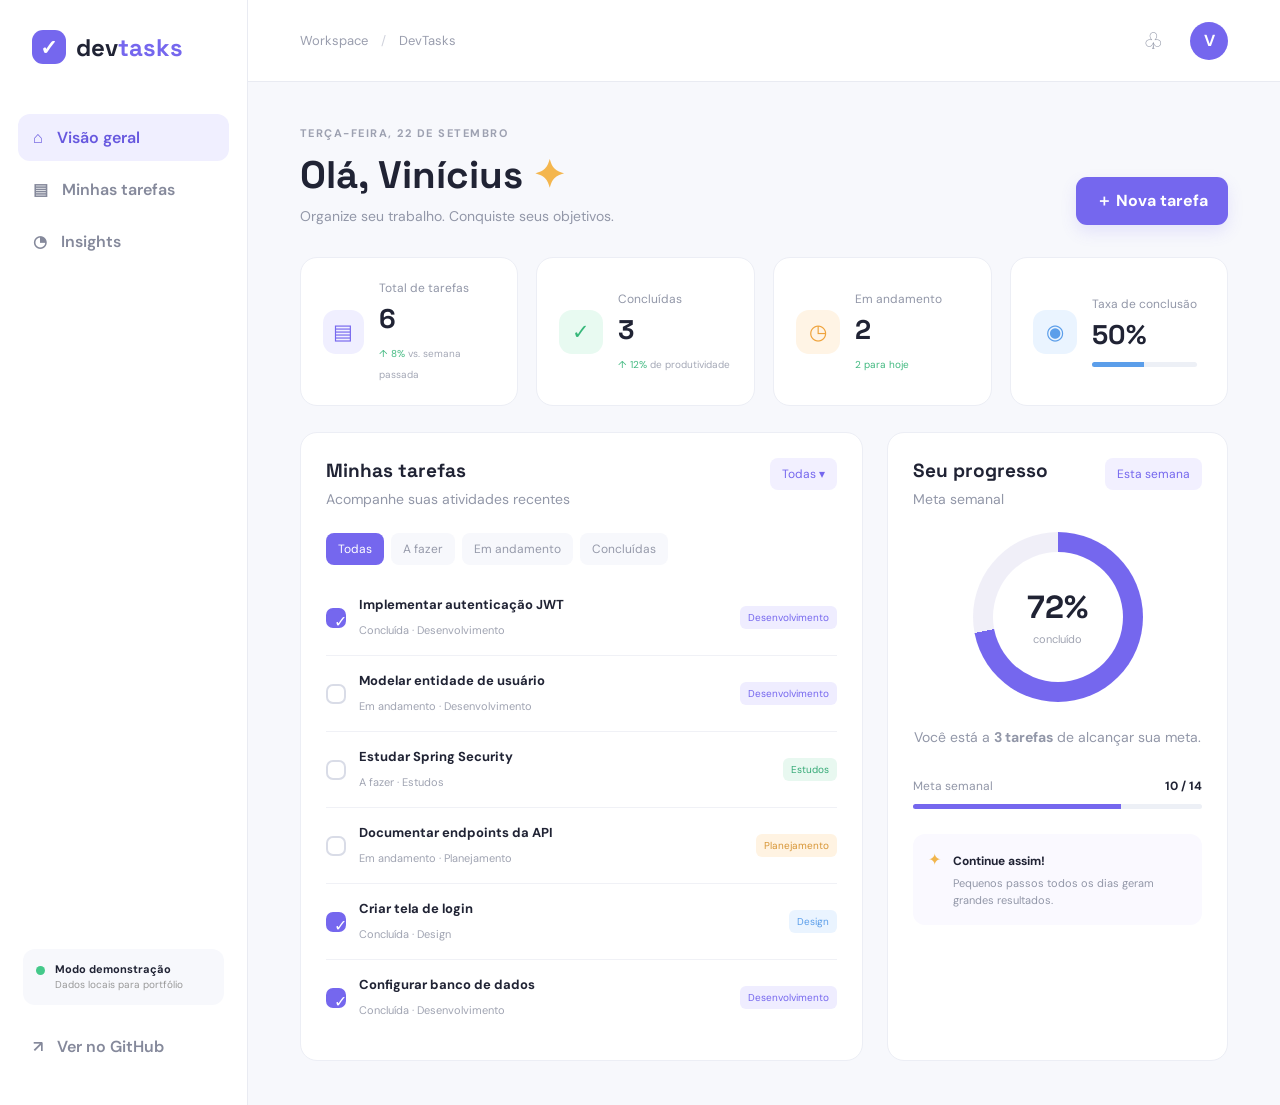
==== index.html @ d69a39fc "'new add'" ====
<!DOCTYPE html>
<html lang="pt-BR">
<head>
  <meta charset="UTF-8">
  <meta name="viewport" content="width=device-width, initial-scale=1.0">
  <title>DevTasks—Gestão inteligente de tarefas</title>
  <meta name="description" content="Interface demonstrativa do DevTasks, uma API REST de gerenciamento de tarefas com Java e Spring Boot.">
  <link rel="preconnect" href="https://fonts.googleapis.com">
  <link rel="preconnect" href="https://fonts.gstatic.com" crossorigin>
  <link href="https://fonts.googleapis.com/css2?family=DM+Sans:wght@400;500;600;700&family=Space+Grotesk:wght@500;600;700&display=swap" rel="stylesheet">
  <link rel="stylesheet" href="/frontend/style.css">
</head>
<body>
  <div class="app-shell">
    <aside class="sidebar">
      <div class="brand"><span class="brand-mark">✓</span><span>dev<span>tasks</span></span></div>
      <nav>
        <a class="nav-item active" href="#overview">⌂ <span>Visão geral</span></a>
        <a class="nav-item" href="#tasks">▤ <span>Minhas tarefas</span></a>
        <a class="nav-item" href="#insights">◔ <span>Insights</span></a>
      </nav>
      <div class="sidebar-bottom">
        <div class="api-status"><span></span><div><strong>Modo demonstração</strong><small>Dados locais para portfólio</small></div></div>
        <a class="nav-item" href="https://github.com/ViniZiano/Devtasks" target="_blank" rel="noreferrer">↗ <span>Ver no GitHub</span></a>
      </div>
    </aside>
    <main class="main">
      <header class="topbar">
        <button class="mobile-menu" id="menuBtn">☰</button>
        <div class="breadcrumb">Workspace <span>/</span> DevTasks</div>
        <div class="top-actions"><button class="icon-btn" aria-label="Notificações">♧</button><div class="avatar">V</div></div>
      </header>
      <section class="content" id="overview">
        <div class="hero">
          <div><p class="eyebrow">TERÇA-FEIRA, 22 DE SETEMBRO</p><h1>Olá, Vinícius <span>✦</span></h1><p class="muted">Organize seu trabalho. Conquiste seus objetivos.</p></div>
          <button class="primary" id="newTaskBtn">＋ Nova tarefa</button>
        </div>
        <div class="stats">
          <article class="stat-card"><div class="stat-icon purple">▤</div><div><p>Total de tarefas</p><h2 id="total">12</h2><small>↑ 8% <span>vs. semana passada</span></small></div></article>
          <article class="stat-card"><div class="stat-icon green">✓</div><div><p>Concluídas</p><h2 id="done">7</h2><small class="positive">↑ 12% <span>de produtividade</span></small></div></article>
          <article class="stat-card"><div class="stat-icon orange">◷</div><div><p>Em andamento</p><h2 id="progress">3</h2><small>2 para hoje</small></div></article>
          <article class="stat-card"><div class="stat-icon blue">◉</div><div><p>Taxa de conclusão</p><h2 id="rate">58%</h2><div class="mini-progress"><span id="rateBar"></span></div></div></article>
        </div>
        <div class="section-grid">
          <section class="panel" id="tasks">
            <div class="panel-heading"><div><h3>Minhas tarefas</h3><p class="muted">Acompanhe suas atividades recentes</p></div><button class="text-btn" id="filterBtn">Todas ▾</button></div>
            <div class="filters"><button class="filter active" data-filter="all">Todas</button><button class="filter" data-filter="todo">A fazer</button><button class="filter" data-filter="progress">Em andamento</button><button class="filter" data-filter="done">Concluídas</button></div>
            <div id="taskList" class="task-list"></div>
          </section>
          <aside class="panel progress-panel" id="insights">
            <div class="panel-heading"><div><h3>Seu progresso</h3><p class="muted">Meta semanal</p></div><span class="pill">Esta semana</span></div>
            <div class="ring-wrap"><div class="ring"><div><strong id="ringValue">72%</strong><span>concluído</span></div></div></div>
            <p class="center muted">Você está a <strong>3 tarefas</strong> de alcançar sua meta.</p>
            <div class="goal"><div><span>Meta semanal</span><strong>10 / 14</strong></div><div class="goal-track"><span></span></div></div>
            <div class="tip"><span>✦</span><div><strong>Continue assim!</strong><p>Pequenos passos todos os dias geram grandes resultados.</p></div></div>
          </aside>
        </div>
      </section>
    </main>
  </div>
  <dialog id="taskDialog"><form method="dialog" id="taskForm"><div class="dialog-head"><h3>Nova tarefa</h3><button value="cancel" class="close">×</button></div><label for="title">Título da tarefa</label><input id="title" required placeholder="Ex.: Criar endpoint de usuários"><label for="category">Categoria</label><select id="category"><option>Desenvolvimento</option><option>Estudos</option><option>Planejamento</option><option>Design</option></select><div class="dialog-actions"><button value="cancel" class="secondary">Cancelar</button><button class="primary" value="default">Adicionar tarefa</button></div></form></dialog>
  <script src="/frontend/script.js"></script>
</body>
</html>
---- frontend/style.css ----
*{box-sizing:border-box}body{margin:0;background:#f7f8fc;color:#202334;font-family:"DM Sans",sans-serif}button,a{font:inherit}button{cursor:pointer;border:0}.app-shell{display:flex;min-height:100vh}.sidebar{width:248px;background:#fff;border-right:1px solid #e9ebf2;padding:30px 18px;display:flex;flex-direction:column}.brand{font:700 24px "Space Grotesk";display:flex;align-items:center;gap:10px;padding:0 14px 45px}.brand span span{color:#7567ee}.brand-mark{display:grid;place-items:center;width:34px;height:34px;border-radius:11px;background:#7567ee;color:#fff;font-size:21px}.nav-item{display:flex;align-items:center;gap:14px;padding:13px 15px;border-radius:12px;text-decoration:none;color:#85899b;margin:5px 0;font-weight:600}.nav-item.active,.nav-item:hover{background:#f0efff;color:#6758df}.sidebar-bottom{margin-top:auto}.api-status{display:flex;gap:10px;background:#f7f8fc;padding:13px;border-radius:12px;margin:0 5px 18px;font-size:12px}.api-status>span{width:9px;height:9px;background:#44c98a;border-radius:50%;margin-top:4px}.api-status strong{display:block;font-size:11px}.api-status small{color:#999}.main{flex:1;min-width:0}.topbar{height:82px;background:#fff;border-bottom:1px solid #e9ebf2;display:flex;align-items:center;justify-content:space-between;padding:0 5%;}.breadcrumb{color:#9a9eae;font-size:13px}.breadcrumb span{padding:0 10px;color:#d0d2dc}.top-actions{display:flex;gap:20px;align-items:center}.icon-btn{background:transparent;font-size:23px;color:#9297a8}.avatar{background:#7567ee;color:#fff;border-radius:50%;width:38px;height:38px;display:grid;place-items:center;font-weight:700}.content{padding:44px 5%;max-width:1450px;margin:auto}.hero{display:flex;align-items:end;justify-content:space-between;gap:20px;margin-bottom:32px}.eyebrow{font-size:11px;letter-spacing:1.5px;color:#9da1b1;font-weight:700;margin:0 0 10px}.hero h1{font:700 clamp(28px,3vw,40px) "Space Grotesk";margin:0 0 8px}.hero h1 span{color:#f4b64e}.muted{color:#9297a8;font-size:14px;margin:0}.primary{background:#7567ee;color:#fff;border-radius:11px;padding:13px 20px;font-weight:700;box-shadow:0 7px 16px #7567ee25}.primary:hover{background:#6254db}.stats{display:grid;grid-template-columns:repeat(4,1fr);gap:18px;margin-bottom:26px}.stat-card,.panel{background:#fff;border:1px solid #eceef5;border-radius:17px}.stat-card{padding:22px;display:flex;gap:15px;align-items:center}.stat-icon{width:44px;height:44px;border-radius:13px;display:grid;place-items:center;font-size:21px}.purple{background:#f0efff;color:#7567ee}.green{background:#e8faf1;color:#36b77a}.orange{background:#fff4e5;color:#efa33c}.blue{background:#eaf4ff;color:#5b9eea}.stat-card p{font-size:12px;color:#9297a8;margin:0 0 5px}.stat-card h2{font:700 27px "Space Grotesk";margin:0 0 5px}.stat-card small{font-size:10px;color:#42b980}.stat-card small span{color:#a4a8b6}.mini-progress,.goal-track{height:5px;background:#edf0f6;border-radius:20px;overflow:hidden;margin-top:10px}.mini-progress span{display:block;height:100%;width:58%;background:#5b9eea}.section-grid{display:grid;grid-template-columns:minmax(0,1.65fr) minmax(280px,1fr);gap:24px}.panel{padding:25px}.panel-heading{display:flex;justify-content:space-between;gap:15px;align-items:start}.panel h3{font:700 19px "Space Grotesk";margin:0 0 7px}.text-btn,.pill{font-size:12px;color:#7567ee;background:#f2f0ff;border-radius:8px;padding:8px 12px}.filters{display:flex;gap:7px;margin:25px 0 15px;flex-wrap:wrap}.filter{background:#f7f8fc;color:#969aaa;border-radius:8px;padding:8px 12px;font-size:12px}.filter.active{background:#7567ee;color:#fff}.task-row{display:flex;align-items:center;gap:13px;padding:16px 0;border-bottom:1px solid #f0f1f6}.task-row:last-child{border:0}.check{width:20px;height:20px;border:2px solid #d9dce7;border-radius:7px;background:white;color:white;flex-shrink:0}.check.done{background:#7567ee;border-color:#7567ee}.task-info{flex:1;min-width:0}.task-info strong{display:block;font-size:13px;margin-bottom:5px}.task-info small{color:#a0a4b2;font-size:11px}.tag{font-size:10px;padding:5px 8px;border-radius:6px;white-space:nowrap}.tag.dev{background:#efedff;color:#7567ee}.tag.study{background:#e8f8f0;color:#35a976}.tag.plan{background:#fff3e2;color:#d79535}.tag.design{background:#eaf4ff;color:#5b9eea}.ring-wrap{display:grid;place-items:center;padding:24px}.ring{width:170px;height:170px;border-radius:50%;background:conic-gradient(#7567ee 0 72%,#f0eff8 72%);display:grid;place-items:center}.ring:before{content:"";position:absolute;width:130px;height:130px;background:#fff;border-radius:50%}.ring>div{position:relative;text-align:center}.ring strong{display:block;font:700 32px "Space Grotesk"}.ring span{font-size:11px;color:#a0a4b2}.center{text-align:center;line-height:1.7}.goal{margin-top:28px}.goal>div:first-child{display:flex;justify-content:space-between;font-size:12px;color:#9297a8}.goal strong{color:#202334}.goal-track span{display:block;width:72%;height:100%;background:#7567ee}.tip{display:flex;gap:12px;background:#faf9ff;border-radius:12px;padding:15px;margin-top:25px}.tip>span{color:#f1b54c}.tip strong{font-size:12px}.tip p{font-size:11px;color:#9297a8;line-height:1.6;margin:5px 0 0}.mobile-menu{display:none;background:transparent;font-size:22px}dialog{border:0;border-radius:18px;padding:0;box-shadow:0 20px 70px #20233430;width:min(420px,90%)}dialog::backdrop{background:#20233455}.dialog-head{display:flex;justify-content:space-between;align-items:center}.dialog-head h3{font:700 20px "Space Grotesk"}.close{background:transparent;font-size:24px;color:#999}form{padding:28px}label{display:block;font-size:12px;font-weight:700;margin:18px 0 8px}input,select{width:100%;padding:13px;border:1px solid #e1e4ee;border-radius:10px;font:inherit;font-size:13px;background:#fff}.dialog-actions{display:flex;justify-content:end;gap:10px;margin-top:25px}.secondary{background:#f0f1f6;border-radius:10px;padding:12px 16px;color:#666;font-weight:700}@media(max-width:1000px){.stats{grid-template-columns:repeat(2,1fr)}.section-grid{grid-template-columns:1fr}}@media(max-width:700px){.sidebar{position:fixed;z-index:5;left:-260px;top:0;bottom:0;transition:left .2s}.sidebar.open{left:0}.mobile-menu{display:block}.topbar{padding:0 20px}.content{padding:28px 20px}.hero{align-items:start;flex-direction:column}.stats{gap:12px}.stat-card{padding:16px}.stat-card h2{font-size:24px}.section-grid{gap:15px}.panel{padding:18px}.task-row{gap:9px}.tag{display:none}}
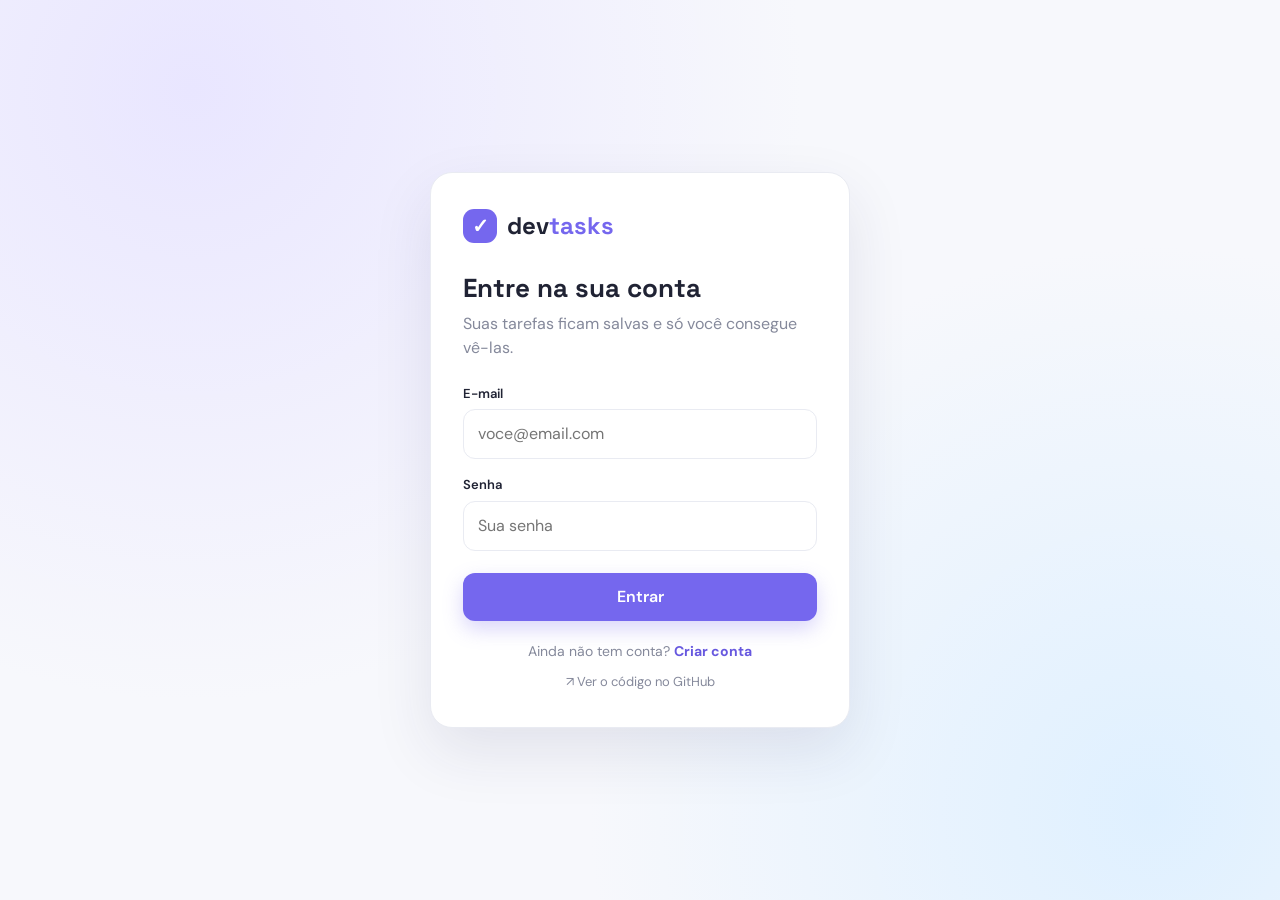
==== commit 47034414: "fix(pages): devolve o site ao GitHub Pages com modo demonstração O PR #2 removeu o index.html da rai" ====
--- a/index.html
+++ b/index.html
@@ -3,62 +3,130 @@
 <head>
   <meta charset="UTF-8">
   <meta name="viewport" content="width=device-width, initial-scale=1.0">
-  <title>DevTasks—Gestão inteligente de tarefas</title>
-  <meta name="description" content="Interface demonstrativa do DevTasks, uma API REST de gerenciamento de tarefas com Java e Spring Boot.">
+  <title>DevTasks — Gestão de tarefas</title>
+  <meta name="description" content="DevTasks: gerenciador de tarefas com API REST em Java, Spring Boot, JWT e MySQL.">
+  <link rel="icon" href="favicon.svg" type="image/svg+xml">
   <link rel="preconnect" href="https://fonts.googleapis.com">
   <link rel="preconnect" href="https://fonts.gstatic.com" crossorigin>
   <link href="https://fonts.googleapis.com/css2?family=DM+Sans:wght@400;500;600;700&family=Space+Grotesk:wght@500;600;700&display=swap" rel="stylesheet">
-  <link rel="stylesheet" href="/frontend/style.css">
+  <link rel="stylesheet" href="css/style.css">
 </head>
 <body>
-  <div class="app-shell">
-    <aside class="sidebar">
+
+  <!-- aparece só no modo demonstração (GitHub Pages) -->
+  <div id="demoBanner" class="demo-banner" role="note" hidden>
+    <strong>Modo demonstração:</strong> seus dados ficam só neste navegador. A versão completa roda com API Java (Spring Boot + JWT + MySQL) —
+    <a href="https://github.com/ViniZiano/Devtasks" target="_blank" rel="noreferrer">veja o código ↗</a>
+  </div>
+
+  <!-- ============ TELA DE ENTRADA (login / cadastro) ============ -->
+  <main id="authView" class="auth" hidden>
+    <section class="auth-card">
       <div class="brand"><span class="brand-mark">✓</span><span>dev<span>tasks</span></span></div>
-      <nav>
-        <a class="nav-item active" href="#overview">⌂ <span>Visão geral</span></a>
-        <a class="nav-item" href="#tasks">▤ <span>Minhas tarefas</span></a>
-        <a class="nav-item" href="#insights">◔ <span>Insights</span></a>
-      </nav>
-      <div class="sidebar-bottom">
-        <div class="api-status"><span></span><div><strong>Modo demonstração</strong><small>Dados locais para portfólio</small></div></div>
-        <a class="nav-item" href="https://github.com/ViniZiano/Devtasks" target="_blank" rel="noreferrer">↗ <span>Ver no GitHub</span></a>
+      <h1 id="authTitle">Entre na sua conta</h1>
+      <p class="muted" id="authSubtitle">Suas tarefas ficam salvas e só você consegue vê-las.</p>
+
+      <form id="authForm" novalidate>
+        <label class="field" id="nomeField" hidden>
+          <span>Nome</span>
+          <input id="nome" type="text" autocomplete="name" placeholder="Como quer ser chamado">
+        </label>
+        <label class="field">
+          <span>E-mail</span>
+          <input id="email" type="email" autocomplete="email" placeholder="voce@email.com" required>
+        </label>
+        <label class="field">
+          <span>Senha</span>
+          <input id="senha" type="password" autocomplete="current-password" placeholder="Sua senha" required>
+        </label>
+        <p class="form-error" id="authError" role="alert" hidden></p>
+        <button class="primary full" id="authSubmit" type="submit">Entrar</button>
+      </form>
+
+      <p class="switch">
+        <span id="switchText">Ainda não tem conta?</span>
+        <button class="link-btn" id="switchBtn" type="button">Criar conta</button>
+      </p>
+      <a class="repo-link" href="https://github.com/ViniZiano/Devtasks" target="_blank" rel="noreferrer">↗ Ver o código no GitHub</a>
+    </section>
+  </main>
+
+  <!-- ============ APLICAÇÃO (precisa estar logado) ============ -->
+  <div id="appView" class="app" hidden>
+    <header class="topbar">
+      <div class="brand"><span class="brand-mark">✓</span><span>dev<span>tasks</span></span></div>
+      <div class="top-actions">
+        <a class="text-link" href="https://github.com/ViniZiano/Devtasks" target="_blank" rel="noreferrer">GitHub ↗</a>
+        <div class="avatar" id="avatar" aria-hidden="true">V</div>
+        <button class="ghost" id="logoutBtn" type="button">Sair</button>
       </div>
-    </aside>
-    <main class="main">
-      <header class="topbar">
-        <button class="mobile-menu" id="menuBtn">☰</button>
-        <div class="breadcrumb">Workspace <span>/</span> DevTasks</div>
-        <div class="top-actions"><button class="icon-btn" aria-label="Notificações">♧</button><div class="avatar">V</div></div>
-      </header>
-      <section class="content" id="overview">
-        <div class="hero">
-          <div><p class="eyebrow">TERÇA-FEIRA, 22 DE SETEMBRO</p><h1>Olá, Vinícius <span>✦</span></h1><p class="muted">Organize seu trabalho. Conquiste seus objetivos.</p></div>
-          <button class="primary" id="newTaskBtn">＋ Nova tarefa</button>
+    </header>
+
+    <main class="content">
+      <section class="hero">
+        <div>
+          <p class="eyebrow" id="today"></p>
+          <h1>Olá, <span id="userName">você</span> ✦</h1>
+          <p class="muted">Organize seu trabalho. Conquiste seus objetivos.</p>
         </div>
-        <div class="stats">
-          <article class="stat-card"><div class="stat-icon purple">▤</div><div><p>Total de tarefas</p><h2 id="total">12</h2><small>↑ 8% <span>vs. semana passada</span></small></div></article>
-          <article class="stat-card"><div class="stat-icon green">✓</div><div><p>Concluídas</p><h2 id="done">7</h2><small class="positive">↑ 12% <span>de produtividade</span></small></div></article>
-          <article class="stat-card"><div class="stat-icon orange">◷</div><div><p>Em andamento</p><h2 id="progress">3</h2><small>2 para hoje</small></div></article>
-          <article class="stat-card"><div class="stat-icon blue">◉</div><div><p>Taxa de conclusão</p><h2 id="rate">58%</h2><div class="mini-progress"><span id="rateBar"></span></div></div></article>
+        <button class="primary" id="newTaskBtn" type="button">＋ Nova tarefa</button>
+      </section>
+
+      <section class="stats" aria-label="Resumo">
+        <article class="stat-card"><div class="stat-icon purple">▤</div><div><p>Total</p><h2 id="total">0</h2></div></article>
+        <article class="stat-card"><div class="stat-icon orange">◷</div><div><p>Em andamento</p><h2 id="doing">0</h2></div></article>
+        <article class="stat-card"><div class="stat-icon green">✓</div><div><p>Concluídas</p><h2 id="done">0</h2></div></article>
+        <article class="stat-card"><div class="stat-icon blue">◉</div><div><p>Taxa de conclusão</p><h2 id="rate">0%</h2><div class="mini-progress"><span id="rateBar"></span></div></div></article>
+      </section>
+
+      <section class="panel">
+        <div class="panel-heading">
+          <div><h3>Minhas tarefas</h3><p class="muted">Clique no círculo para concluir; clique no título para editar.</p></div>
         </div>
-        <div class="section-grid">
-          <section class="panel" id="tasks">
-            <div class="panel-heading"><div><h3>Minhas tarefas</h3><p class="muted">Acompanhe suas atividades recentes</p></div><button class="text-btn" id="filterBtn">Todas ▾</button></div>
-            <div class="filters"><button class="filter active" data-filter="all">Todas</button><button class="filter" data-filter="todo">A fazer</button><button class="filter" data-filter="progress">Em andamento</button><button class="filter" data-filter="done">Concluídas</button></div>
-            <div id="taskList" class="task-list"></div>
-          </section>
-          <aside class="panel progress-panel" id="insights">
-            <div class="panel-heading"><div><h3>Seu progresso</h3><p class="muted">Meta semanal</p></div><span class="pill">Esta semana</span></div>
-            <div class="ring-wrap"><div class="ring"><div><strong id="ringValue">72%</strong><span>concluído</span></div></div></div>
-            <p class="center muted">Você está a <strong>3 tarefas</strong> de alcançar sua meta.</p>
-            <div class="goal"><div><span>Meta semanal</span><strong>10 / 14</strong></div><div class="goal-track"><span></span></div></div>
-            <div class="tip"><span>✦</span><div><strong>Continue assim!</strong><p>Pequenos passos todos os dias geram grandes resultados.</p></div></div>
-          </aside>
+        <div class="filters" role="tablist">
+          <button class="filter active" data-filter="ALL" type="button">Todas</button>
+          <button class="filter" data-filter="TODO" type="button">A fazer</button>
+          <button class="filter" data-filter="DOING" type="button">Em andamento</button>
+          <button class="filter" data-filter="DONE" type="button">Concluídas</button>
         </div>
+        <p class="form-error" id="appError" role="alert" hidden></p>
+        <div id="taskList" class="task-list" aria-live="polite"></div>
+        <p class="empty" id="empty" hidden></p>
       </section>
     </main>
   </div>
-  <dialog id="taskDialog"><form method="dialog" id="taskForm"><div class="dialog-head"><h3>Nova tarefa</h3><button value="cancel" class="close">×</button></div><label for="title">Título da tarefa</label><input id="title" required placeholder="Ex.: Criar endpoint de usuários"><label for="category">Categoria</label><select id="category"><option>Desenvolvimento</option><option>Estudos</option><option>Planejamento</option><option>Design</option></select><div class="dialog-actions"><button value="cancel" class="secondary">Cancelar</button><button class="primary" value="default">Adicionar tarefa</button></div></form></dialog>
-  <script src="/frontend/script.js"></script>
+
+  <!-- ============ CRIAR / EDITAR TAREFA ============ -->
+  <dialog id="taskDialog">
+    <form id="taskForm" method="dialog" novalidate>
+      <h3 id="dialogTitle">Nova tarefa</h3>
+      <label class="field">
+        <span>Título</span>
+        <input id="titulo" type="text" maxlength="120" placeholder="O que precisa ser feito?" required>
+      </label>
+      <label class="field">
+        <span>Descrição <small>(opcional)</small></span>
+        <textarea id="descricao" rows="3" maxlength="500" placeholder="Detalhes, links, observações…"></textarea>
+      </label>
+      <label class="field">
+        <span>Status</span>
+        <select id="statusSelect">
+          <option value="TODO">A fazer</option>
+          <option value="DOING">Em andamento</option>
+          <option value="DONE">Concluída</option>
+        </select>
+      </label>
+      <p class="form-error" id="dialogError" role="alert" hidden></p>
+      <div class="dialog-actions">
+        <button class="danger" id="deleteBtn" type="button" hidden>Excluir</button>
+        <span class="spacer"></span>
+        <button class="ghost" id="cancelBtn" type="button">Cancelar</button>
+        <button class="primary" id="saveBtn" type="submit">Salvar</button>
+      </div>
+    </form>
+  </dialog>
+
+  <script src="js/demo-api.js"></script>
+  <script src="js/app.js"></script>
 </body>
-</html>+</html>
--- a/css/style.css
+++ b/css/style.css
@@ -0,0 +1,113 @@
+:root{
+  --brand:#7567ee; --brand-dark:#6758df; --brand-soft:#f0efff;
+  --ink:#202334; --muted:#85899b; --line:#e9ebf2; --bg:#f7f8fc; --card:#fff;
+  --green:#2fb87a; --orange:#f0a13a; --blue:#4a90e2; --red:#e5484d;
+}
+*{box-sizing:border-box}
+[hidden]{display:none!important}
+body{margin:0;background:var(--bg);color:var(--ink);font-family:"DM Sans",system-ui,sans-serif;line-height:1.5}
+button,input,select,textarea{font:inherit;color:inherit}
+button{cursor:pointer;border:0}
+h1,h2,h3{font-family:"Space Grotesk","DM Sans",sans-serif;margin:0}
+.muted{color:var(--muted);margin:4px 0 0}
+
+/* marca */
+.brand{font:700 24px "Space Grotesk",sans-serif;display:flex;align-items:center;gap:10px}
+.brand span span{color:var(--brand)}
+.brand-mark{display:grid;place-items:center;width:34px;height:34px;border-radius:11px;background:var(--brand);color:#fff;font-size:20px}
+
+/* botões */
+.primary{background:var(--brand);color:#fff;padding:12px 22px;border-radius:12px;font-weight:600;box-shadow:0 8px 20px rgba(117,103,238,.28);transition:.15s}
+.primary:hover{background:var(--brand-dark);transform:translateY(-1px)}
+.primary:disabled{opacity:.6;cursor:wait;transform:none}
+.primary.full{width:100%;margin-top:6px}
+.ghost{background:transparent;border:1px solid var(--line);padding:10px 18px;border-radius:12px;font-weight:600;color:var(--muted)}
+.ghost:hover{background:var(--brand-soft);color:var(--brand-dark);border-color:transparent}
+.danger{background:#fdecec;color:var(--red);padding:10px 18px;border-radius:12px;font-weight:600}
+.danger:hover{background:#fbd9da}
+.link-btn{background:none;color:var(--brand-dark);font-weight:700;padding:0}
+.text-link{color:var(--muted);text-decoration:none;font-weight:600;font-size:14px}
+.text-link:hover{color:var(--brand-dark)}
+button:focus-visible,a:focus-visible,input:focus-visible,select:focus-visible,textarea:focus-visible{outline:3px solid rgba(117,103,238,.45);outline-offset:2px}
+
+/* formulários */
+.field{display:block;margin-bottom:16px}
+.field>span{display:block;font-size:13px;font-weight:600;margin-bottom:6px}
+.field small{color:var(--muted);font-weight:500}
+.field input,.field select,.field textarea{width:100%;padding:12px 14px;border:1px solid var(--line);border-radius:12px;background:#fff;resize:vertical}
+.field input:focus,.field select:focus,.field textarea:focus{border-color:var(--brand)}
+.form-error{background:#fdecec;color:#b42318;border-radius:10px;padding:10px 14px;font-size:14px;margin:0 0 14px}
+
+/* login */
+.auth{min-height:100vh;display:grid;place-items:center;padding:24px;background:radial-gradient(circle at 15% 10%,#e9e6ff 0,transparent 45%),radial-gradient(circle at 90% 90%,#dff0ff 0,transparent 40%),var(--bg)}
+.auth-card{width:100%;max-width:420px;background:var(--card);border:1px solid var(--line);border-radius:22px;padding:36px 32px;box-shadow:0 24px 60px rgba(40,40,90,.1)}
+.auth-card .brand{margin-bottom:26px}
+.auth-card h1{font-size:26px}
+.auth-card form{margin-top:24px}
+.switch{text-align:center;color:var(--muted);font-size:14px;margin:20px 0 6px}
+.repo-link{display:block;text-align:center;font-size:13px;color:var(--muted);text-decoration:none;margin-top:10px}
+.repo-link:hover{color:var(--brand-dark)}
+
+/* app */
+.topbar{height:72px;background:#fff;border-bottom:1px solid var(--line);display:flex;align-items:center;justify-content:space-between;padding:0 max(20px,5%)}
+.top-actions{display:flex;align-items:center;gap:16px}
+.avatar{width:38px;height:38px;border-radius:50%;background:var(--brand-soft);color:var(--brand-dark);display:grid;place-items:center;font-weight:700}
+.content{max-width:1000px;margin:0 auto;padding:32px 20px 60px}
+.hero{display:flex;justify-content:space-between;align-items:center;gap:20px;flex-wrap:wrap;margin-bottom:28px}
+.eyebrow{font-size:12px;font-weight:700;letter-spacing:.08em;color:var(--brand-dark);margin:0 0 6px;text-transform:uppercase}
+.hero h1{font-size:clamp(28px,5vw,38px)}
+
+.stats{display:grid;grid-template-columns:repeat(auto-fit,minmax(200px,1fr));gap:16px;margin-bottom:24px}
+.stat-card{background:var(--card);border:1px solid var(--line);border-radius:18px;padding:18px;display:flex;gap:14px;align-items:center}
+.stat-card p{margin:0;color:var(--muted);font-size:13px}
+.stat-card h2{font-size:28px}
+.stat-icon{width:46px;height:46px;border-radius:14px;display:grid;place-items:center;font-size:20px;flex:none}
+.stat-icon.purple{background:#efedff;color:var(--brand)}
+.stat-icon.green{background:#e4f7ee;color:var(--green)}
+.stat-icon.orange{background:#fdf1de;color:var(--orange)}
+.stat-icon.blue{background:#e5f0fc;color:var(--blue)}
+.mini-progress{height:6px;width:110px;background:#eceef6;border-radius:99px;margin-top:6px;overflow:hidden}
+.mini-progress span{display:block;height:100%;width:0;background:var(--brand);border-radius:99px;transition:width .3s}
+
+.panel{background:var(--card);border:1px solid var(--line);border-radius:20px;padding:24px}
+.panel-heading h3{font-size:20px}
+.filters{display:flex;gap:8px;flex-wrap:wrap;margin:18px 0}
+.filter{background:var(--bg);color:var(--muted);padding:8px 16px;border-radius:99px;font-weight:600;font-size:14px}
+.filter:hover{color:var(--brand-dark)}
+.filter.active{background:var(--brand);color:#fff}
+
+.task-list{display:flex;flex-direction:column;gap:10px}
+.task-row{display:flex;align-items:center;gap:14px;padding:14px 16px;border:1px solid var(--line);border-radius:14px;transition:.15s}
+.task-row:hover{border-color:#cfcaff;background:#fcfcff}
+.check{width:28px;height:28px;border-radius:50%;border:2px solid #cfd2de;background:#fff;color:#fff;display:grid;place-items:center;font-size:15px;flex:none}
+.check:hover{border-color:var(--brand)}
+.check.done{background:var(--green);border-color:var(--green)}
+.task-info{flex:1;min-width:0;background:none;text-align:left;padding:0}
+.task-info strong{display:block;overflow:hidden;text-overflow:ellipsis;white-space:nowrap}
+.task-info small{display:block;color:var(--muted);overflow:hidden;text-overflow:ellipsis;white-space:nowrap}
+.task-row.is-done .task-info strong{text-decoration:line-through;color:var(--muted)}
+.tag{font-size:12px;font-weight:700;padding:5px 12px;border-radius:99px;flex:none}
+.tag.TODO{background:#eceef6;color:#666b82}
+.tag.DOING{background:#fdf1de;color:#b87514}
+.tag.DONE{background:#e4f7ee;color:#1f8a5a}
+.empty{text-align:center;color:var(--muted);padding:28px 0 10px;margin:0}
+
+/* diálogo */
+dialog{border:0;border-radius:22px;padding:28px;width:min(480px,calc(100% - 32px));box-shadow:0 30px 80px rgba(30,30,70,.25)}
+dialog::backdrop{background:rgba(25,27,45,.45)}
+dialog h3{font-size:22px;margin-bottom:18px}
+.dialog-actions{display:flex;gap:10px;align-items:center;margin-top:6px}
+.spacer{flex:1}
+
+@media (max-width:560px){
+  .top-actions .text-link{display:none}
+  .auth-card{padding:28px 22px}
+  .tag{display:none}
+  .primary{width:100%}
+  .hero .primary{width:auto}
+}
+@media (prefers-reduced-motion:reduce){*{transition:none!important}}
+
+/* modo demonstração */
+.demo-banner{background:var(--brand-soft);color:var(--brand-dark);text-align:center;font-size:13px;font-weight:600;padding:9px 16px}
+.demo-banner a{color:inherit;text-decoration:underline}
